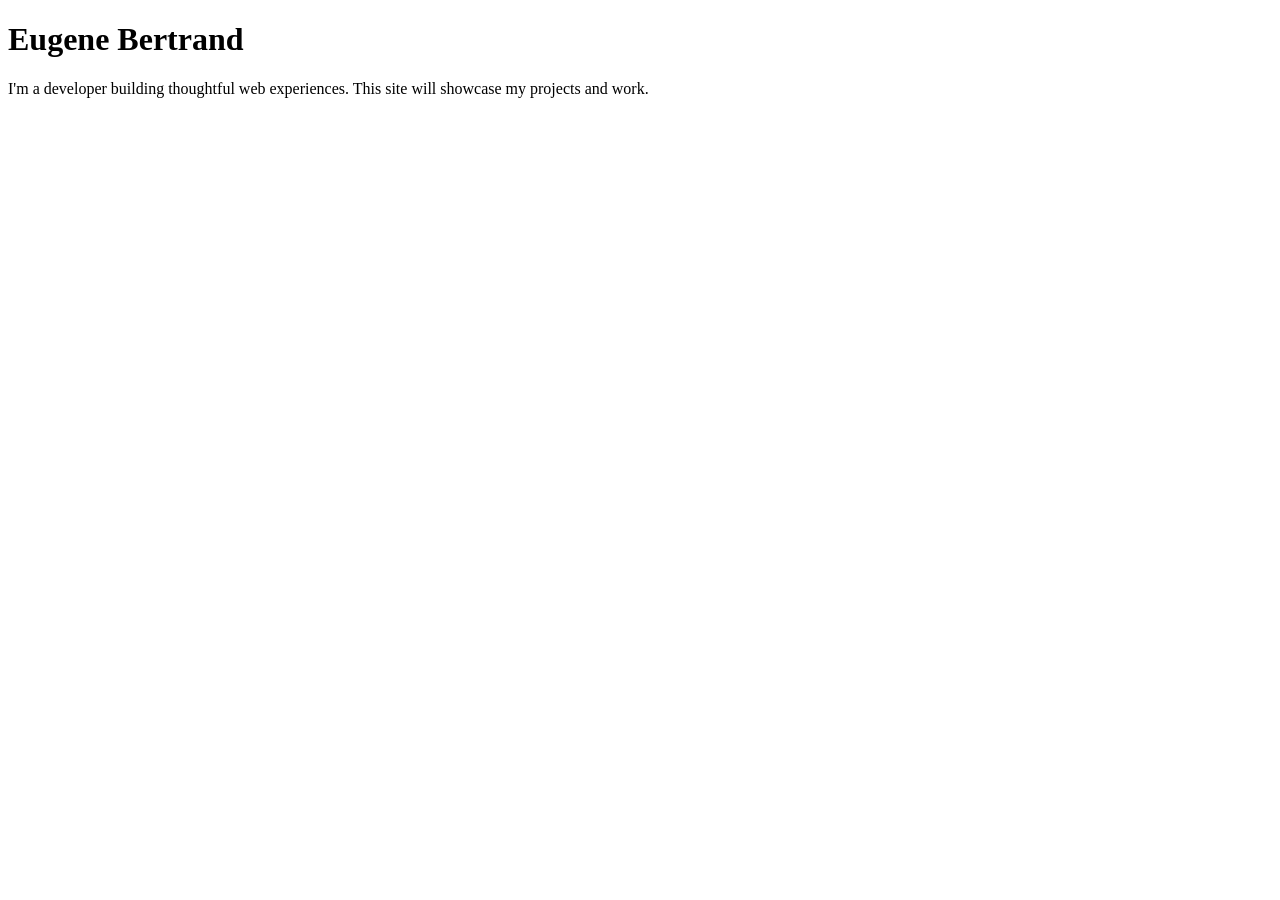
==== index.html @ 089700c5 "Add personal portfolio landing page. Co-authored-by: Cursor <cursoragent@cursor.com>" ====
<!DOCTYPE html>
<html lang="en">
<head>
  <meta charset="UTF-8">
  <meta name="viewport" content="width=device-width, initial-scale=1.0">
  <title>Eugene Bertrand: Personal site and portfolio</title>
</head>
<body>
  <h1>Eugene Bertrand</h1>
  <p>I'm a developer building thoughtful web experiences. This site will showcase my projects and work.</p>
</body>
</html>
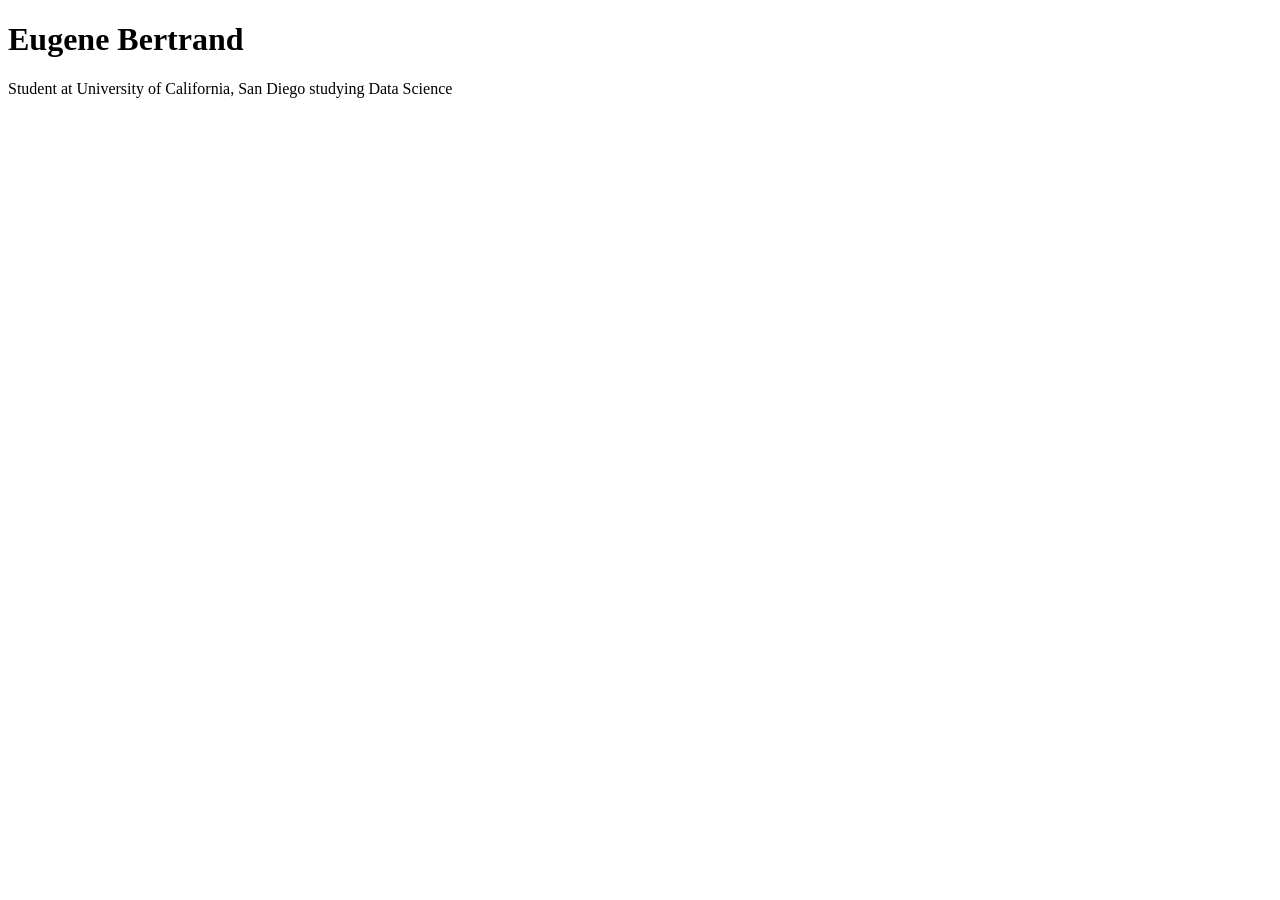
==== commit 0100813e: "Update index.html" ====
--- a/index.html
+++ b/index.html
@@ -7,6 +7,6 @@
 </head>
 <body>
   <h1>Eugene Bertrand</h1>
-  <p>I'm a developer building thoughtful web experiences. This site will showcase my projects and work.</p>
+  <p>Student at University of California, San Diego studying Data Science</p>
 </body>
 </html>
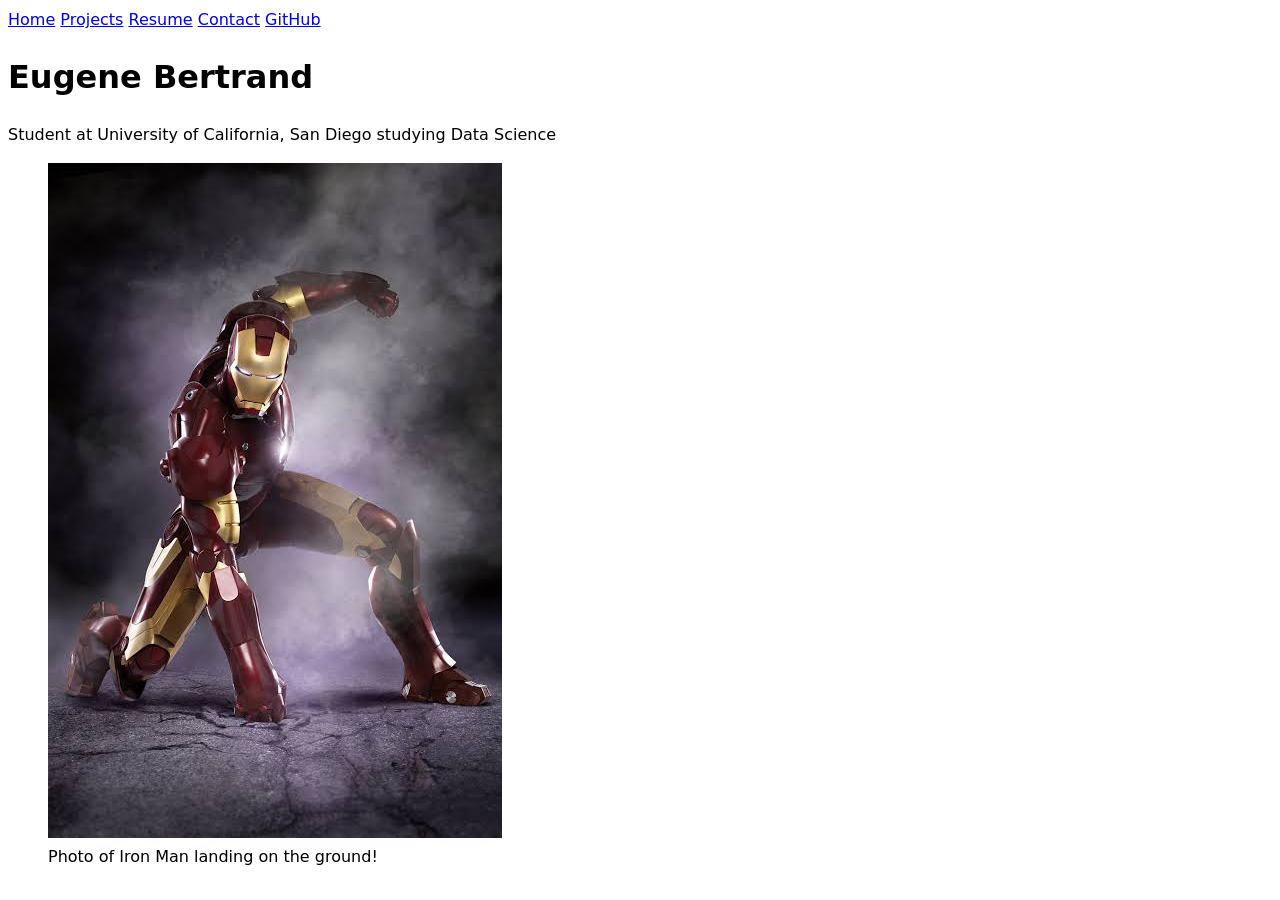
==== commit 94dd16f5: "Add multipage portfolio with resume, contact form, and styles. Co-authored-by: Cursor <cursoragent@c" ====
--- a/index.html
+++ b/index.html
@@ -4,9 +4,21 @@
   <meta charset="UTF-8">
   <meta name="viewport" content="width=device-width, initial-scale=1.0">
   <title>Eugene Bertrand: Personal site and portfolio</title>
+  <link rel="stylesheet" href="style.css">
 </head>
 <body>
+  <nav>
+    <a href="index.html">Home</a>
+    <a href="projects/index.html">Projects</a>
+    <a href="resume/index.html">Resume</a>
+    <a href="contact/index.html">Contact</a>
+    <a href="https://github.com/EugeneBertrand" target="_blank">GitHub</a>
+  </nav>
   <h1>Eugene Bertrand</h1>
   <p>Student at University of California, San Diego studying Data Science</p>
+  <figure>
+    <img src="images/photoportfolio.jpeg" alt="Photo of Iron Man landing on the ground!">
+    <figcaption>Photo of Iron Man landing on the ground!</figcaption>
+  </figure>
 </body>
 </html>
--- a/style.css
+++ b/style.css
@@ -0,0 +1,6 @@
+body {
+  /* Set line height to 1.5 times the font size
+	   and use the OS’s UI font as the website font
+	 */
+  font: 100%/1.5 system-ui;
+}
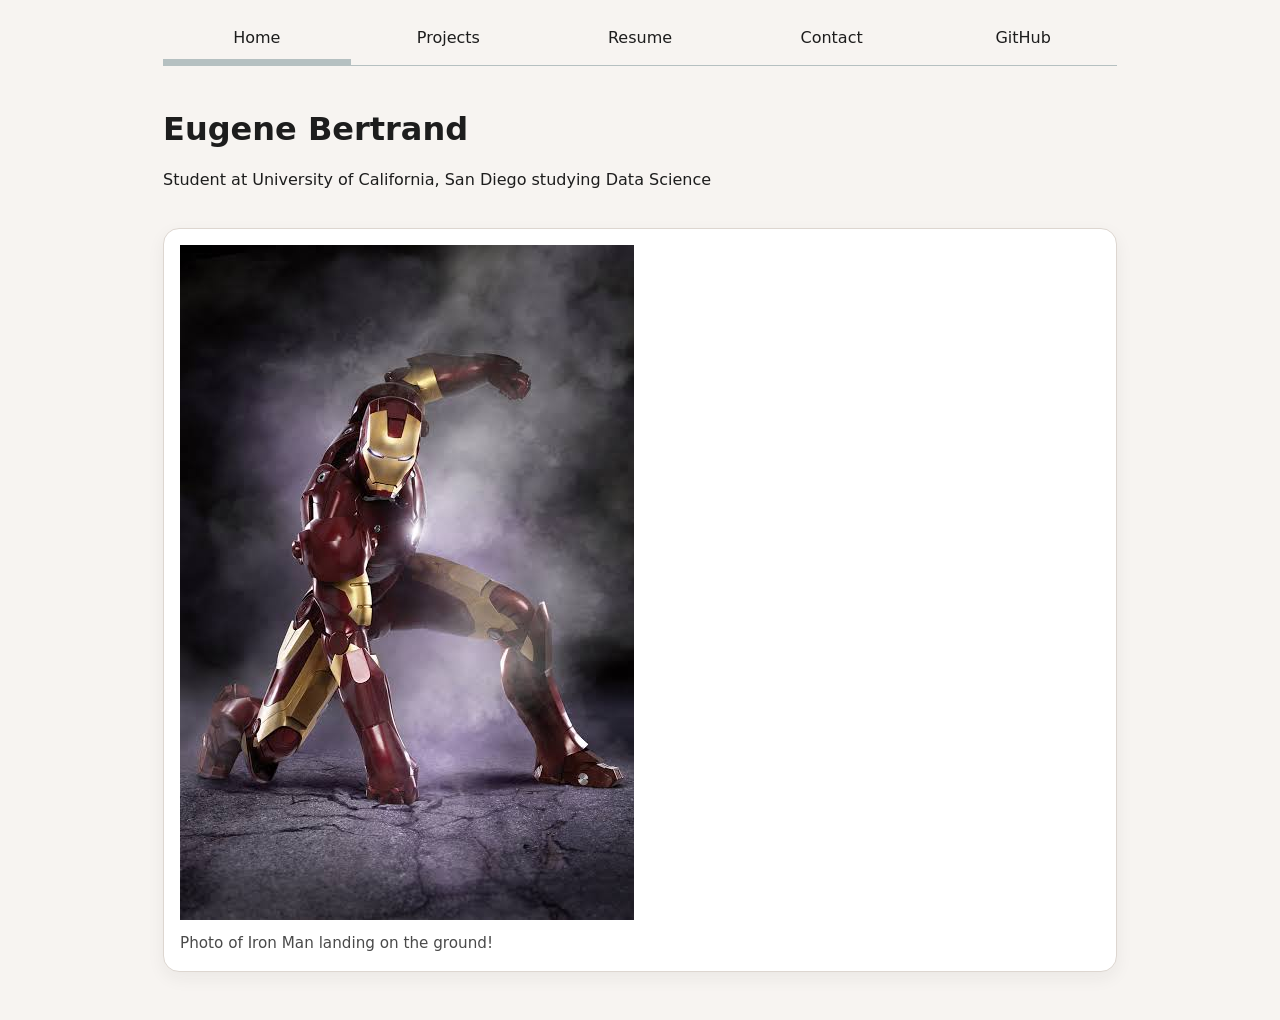
==== commit 662a9487: "Complete Lab 2 styling updates" ====
--- a/index.html
+++ b/index.html
@@ -8,17 +8,23 @@
 </head>
 <body>
   <nav>
-    <a href="index.html">Home</a>
+    <a class="current" href="index.html">Home</a>
     <a href="projects/index.html">Projects</a>
     <a href="resume/index.html">Resume</a>
     <a href="contact/index.html">Contact</a>
     <a href="https://github.com/EugeneBertrand" target="_blank">GitHub</a>
   </nav>
-  <h1>Eugene Bertrand</h1>
-  <p>Student at University of California, San Diego studying Data Science</p>
-  <figure>
-    <img src="images/photoportfolio.jpeg" alt="Photo of Iron Man landing on the ground!">
-    <figcaption>Photo of Iron Man landing on the ground!</figcaption>
-  </figure>
+
+  <main>
+    <header>
+      <h1>Eugene Bertrand</h1>
+      <p>Student at University of California, San Diego studying Data Science</p>
+    </header>
+
+    <figure>
+      <img src="images/photoportfolio.jpeg" alt="Photo of Iron Man landing on the ground!">
+      <figcaption>Photo of Iron Man landing on the ground!</figcaption>
+    </figure>
+  </main>
 </body>
 </html>
--- a/style.css
+++ b/style.css
@@ -1,6 +1,205 @@
+:root {
+  --color-accent: oklch(65% 50% 0);
+  --color-border: oklch(80% 3% 200);
+  --color-surface: #ffffff;
+  --color-background: #f7f4f1;
+  --color-text: #1d1d1d;
+}
+
+* {
+  box-sizing: border-box;
+}
+
+html {
+  accent-color: var(--color-accent);
+}
+
 body {
-  /* Set line height to 1.5 times the font size
-	   and use the OS’s UI font as the website font
-	 */
-  font: 100%/1.5 system-ui;
-}
+  margin: 0 auto;
+  max-width: 100ch;
+  padding: 1rem clamp(1rem, 3vw, 2rem) 3rem;
+  background: var(--color-background);
+  color: var(--color-text);
+  font: 100%/1.5 system-ui, sans-serif;
+}
+
+img {
+  display: block;
+  max-width: 100%;
+}
+
+a {
+  color: inherit;
+  text-decoration: none;
+}
+
+nav {
+  display: flex;
+  flex-wrap: wrap;
+  gap: 0.25rem;
+  margin-bottom: 1.5rem;
+  border-bottom: 1px solid var(--color-border);
+}
+
+nav a {
+  flex: 1 1 8rem;
+  padding: 0.6em 0.75em;
+  text-align: center;
+  border-bottom: 0.4em solid transparent;
+  transition: border-color 0.2s ease, background-color 0.2s ease;
+}
+
+nav a:hover,
+nav a:focus-visible {
+  border-bottom-color: var(--color-accent);
+}
+
+nav a.current {
+  border-bottom-color: var(--color-border);
+  padding-bottom: calc(0.6em - 0.4em);
+}
+
+h1,
+h2,
+h3,
+h4,
+h5,
+h6 {
+  line-height: 1.1;
+  text-wrap: balance;
+}
+
+main {
+  display: grid;
+  gap: 1.25rem;
+}
+
+figure {
+  margin: 0;
+  padding: 1rem;
+  background: var(--color-surface);
+  border: 1px solid #ddd6d0;
+  border-radius: 1rem;
+  box-shadow: 0 6px 18px rgba(29, 29, 29, 0.06);
+}
+
+figcaption {
+  margin-top: 0.75rem;
+  color: #4a4a4a;
+  font-size: 0.95rem;
+}
+
+form {
+  display: grid;
+  gap: 1rem;
+  max-width: 40rem;
+}
+
+label {
+  display: grid;
+  gap: 0.35rem;
+  font-weight: 600;
+}
+
+input,
+textarea,
+button {
+  width: 100%;
+  box-sizing: border-box;
+  font: inherit;
+}
+
+input,
+textarea {
+  padding: 0.75rem 0.8rem;
+  border: 1px solid #d2d2d2;
+  border-radius: 0.5rem;
+  background: var(--color-surface);
+}
+
+textarea {
+  min-height: 10rem;
+  resize: vertical;
+}
+
+button {
+  border: 0;
+  border-radius: 0.5rem;
+  background: var(--color-accent);
+  color: #fff;
+  padding: 0.8rem 1rem;
+  cursor: pointer;
+}
+
+.projects {
+  display: grid;
+  grid-template-columns: repeat(auto-fill, minmax(15em, 1fr));
+  gap: 1rem;
+  margin-top: 1rem;
+}
+
+.projects article {
+  display: grid;
+  gap: 0.75rem;
+  padding: 1rem;
+  background: var(--color-surface);
+  border: 1px solid #e0ddd9;
+  border-radius: 0.85rem;
+  box-shadow: 0 2px 12px rgba(29, 29, 29, 0.04);
+}
+
+.projects article img {
+  width: 100%;
+  aspect-ratio: 16 / 9;
+  object-fit: cover;
+  border-radius: 0.5rem;
+}
+
+.projects article h2 {
+  margin: 0;
+  font-size: 1.2rem;
+}
+
+.projects article p {
+  margin: 0;
+  color: #4d515a;
+}
+
+section {
+  margin-block: 2rem;
+}
+
+section h2 {
+  margin-bottom: 0.75rem;
+  padding-bottom: 0.25rem;
+  border-bottom: 2px solid var(--color-border);
+}
+
+.resume article {
+  margin-bottom: 1.25rem;
+}
+
+.resume header p,
+.resume article p,
+.resume li {
+  color: #3f434d;
+}
+
+.resume ul {
+  padding-left: 1.25rem;
+}
+
+.resume h3 {
+  margin-bottom: 0.25rem;
+}
+
+@media (max-width: 640px) {
+  nav {
+    flex-direction: column;
+  }
+
+  nav a {
+    flex-basis: auto;
+  }
+}
+
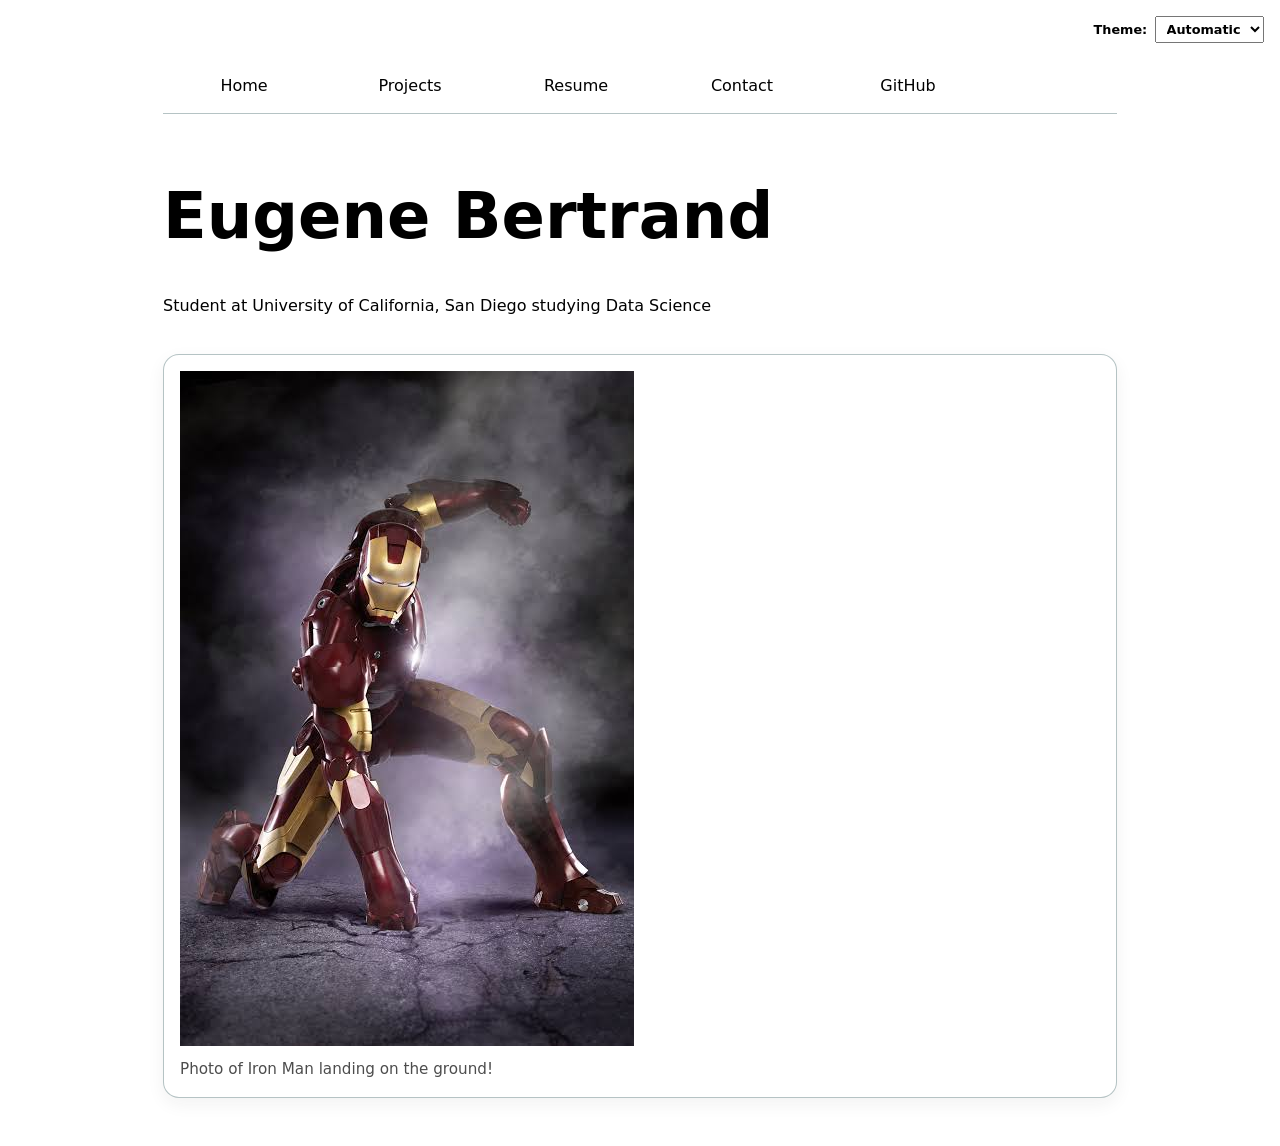
==== commit c030823a: "Implement Lab 3 JavaScript features" ====
--- a/index.html
+++ b/index.html
@@ -5,16 +5,9 @@
   <meta name="viewport" content="width=device-width, initial-scale=1.0">
   <title>Eugene Bertrand: Personal site and portfolio</title>
   <link rel="stylesheet" href="style.css">
+  <script type="module" src="global.js"></script>
 </head>
 <body>
-  <nav>
-    <a class="current" href="index.html">Home</a>
-    <a href="projects/index.html">Projects</a>
-    <a href="resume/index.html">Resume</a>
-    <a href="contact/index.html">Contact</a>
-    <a href="https://github.com/EugeneBertrand" target="_blank">GitHub</a>
-  </nav>
-
   <main>
     <header>
       <h1>Eugene Bertrand</h1>
--- a/style.css
+++ b/style.css
@@ -1,9 +1,6 @@
 :root {
-  --color-accent: oklch(65% 50% 0);
-  --color-border: oklch(80% 3% 200);
-  --color-surface: #ffffff;
-  --color-background: #f7f4f1;
-  --color-text: #1d1d1d;
+  --color-accent: #e57a1f;
+  --color-border: oklch(50% 10% 200 / 40%);
 }
 
 * {
@@ -11,15 +8,16 @@
 }
 
 html {
+  color-scheme: light dark;
   accent-color: var(--color-accent);
 }
 
 body {
   margin: 0 auto;
   max-width: 100ch;
-  padding: 1rem clamp(1rem, 3vw, 2rem) 3rem;
-  background: var(--color-background);
-  color: var(--color-text);
+  padding: 4rem clamp(1rem, 3vw, 2rem) 3rem;
+  background: Canvas;
+  color: CanvasText;
   font: 100%/1.5 system-ui, sans-serif;
 }
 
@@ -34,11 +32,13 @@
 }
 
 nav {
+  --border-color: var(--color-border);
   display: flex;
   flex-wrap: wrap;
   gap: 0.25rem;
   margin-bottom: 1.5rem;
-  border-bottom: 1px solid var(--color-border);
+  padding-right: 8rem;
+  border-bottom: 1px solid var(--border-color);
 }
 
 nav a {
@@ -55,7 +55,7 @@
 }
 
 nav a.current {
-  border-bottom-color: var(--color-border);
+  border-bottom-color: var(--border-color);
   padding-bottom: calc(0.6em - 0.4em);
 }
 
@@ -69,6 +69,10 @@
   text-wrap: balance;
 }
 
+h1 {
+  font-size: 400%;
+}
+
 main {
   display: grid;
   gap: 1.25rem;
@@ -77,33 +81,38 @@
 figure {
   margin: 0;
   padding: 1rem;
-  background: var(--color-surface);
-  border: 1px solid #ddd6d0;
+  background: Canvas;
+  border: 1px solid var(--color-border);
   border-radius: 1rem;
   box-shadow: 0 6px 18px rgba(29, 29, 29, 0.06);
 }
 
 figcaption {
   margin-top: 0.75rem;
-  color: #4a4a4a;
+  color: color-mix(in srgb, CanvasText 70%, Canvas);
   font-size: 0.95rem;
 }
 
 form {
   display: grid;
+  grid-template-columns: auto 1fr;
   gap: 1rem;
   max-width: 40rem;
 }
 
 label {
   display: grid;
-  gap: 0.35rem;
+  grid-column: 1 / -1;
+  grid-template-columns: subgrid;
+  align-items: center;
+  gap: 1rem;
   font-weight: 600;
 }
 
 input,
 textarea,
-button {
+button,
+select {
   width: 100%;
   box-sizing: border-box;
   font: inherit;
@@ -114,7 +123,7 @@
   padding: 0.75rem 0.8rem;
   border: 1px solid #d2d2d2;
   border-radius: 0.5rem;
-  background: var(--color-surface);
+  background: Canvas;
 }
 
 textarea {
@@ -123,6 +132,7 @@
 }
 
 button {
+  grid-column: 1 / -1;
   border: 0;
   border-radius: 0.5rem;
   background: var(--color-accent);
@@ -131,6 +141,21 @@
   cursor: pointer;
 }
 
+.color-scheme {
+  position: absolute;
+  top: 1rem;
+  right: 1rem;
+  display: flex;
+  align-items: center;
+  gap: 0.5rem;
+  font-size: 80%;
+}
+
+.color-scheme select {
+  width: auto;
+  padding: 0.25rem 0.4rem;
+}
+
 .projects {
   display: grid;
   grid-template-columns: repeat(auto-fill, minmax(15em, 1fr));
@@ -140,10 +165,13 @@
 
 .projects article {
   display: grid;
-  gap: 0.75rem;
+  grid-template-rows: subgrid;
+  grid-row: span 3;
+  gap: 1rem;
+  margin: 0;
   padding: 1rem;
-  background: var(--color-surface);
-  border: 1px solid #e0ddd9;
+  background: Canvas;
+  border: 1px solid var(--color-border);
   border-radius: 0.85rem;
   box-shadow: 0 2px 12px rgba(29, 29, 29, 0.04);
 }
@@ -157,12 +185,14 @@
 
 .projects article h2 {
   margin: 0;
+  padding: 0;
+  border: 0;
   font-size: 1.2rem;
 }
 
 .projects article p {
   margin: 0;
-  color: #4d515a;
+  color: color-mix(in srgb, CanvasText 70%, Canvas);
 }
 
 section {
@@ -182,7 +212,7 @@
 .resume header p,
 .resume article p,
 .resume li {
-  color: #3f434d;
+  color: color-mix(in srgb, CanvasText 75%, Canvas);
 }
 
 .resume ul {
@@ -201,5 +231,14 @@
   nav a {
     flex-basis: auto;
   }
-}
-
+
+  nav {
+    padding-right: 0;
+  }
+
+  .color-scheme {
+    position: static;
+    justify-content: flex-end;
+    margin-bottom: 0.75rem;
+  }
+}
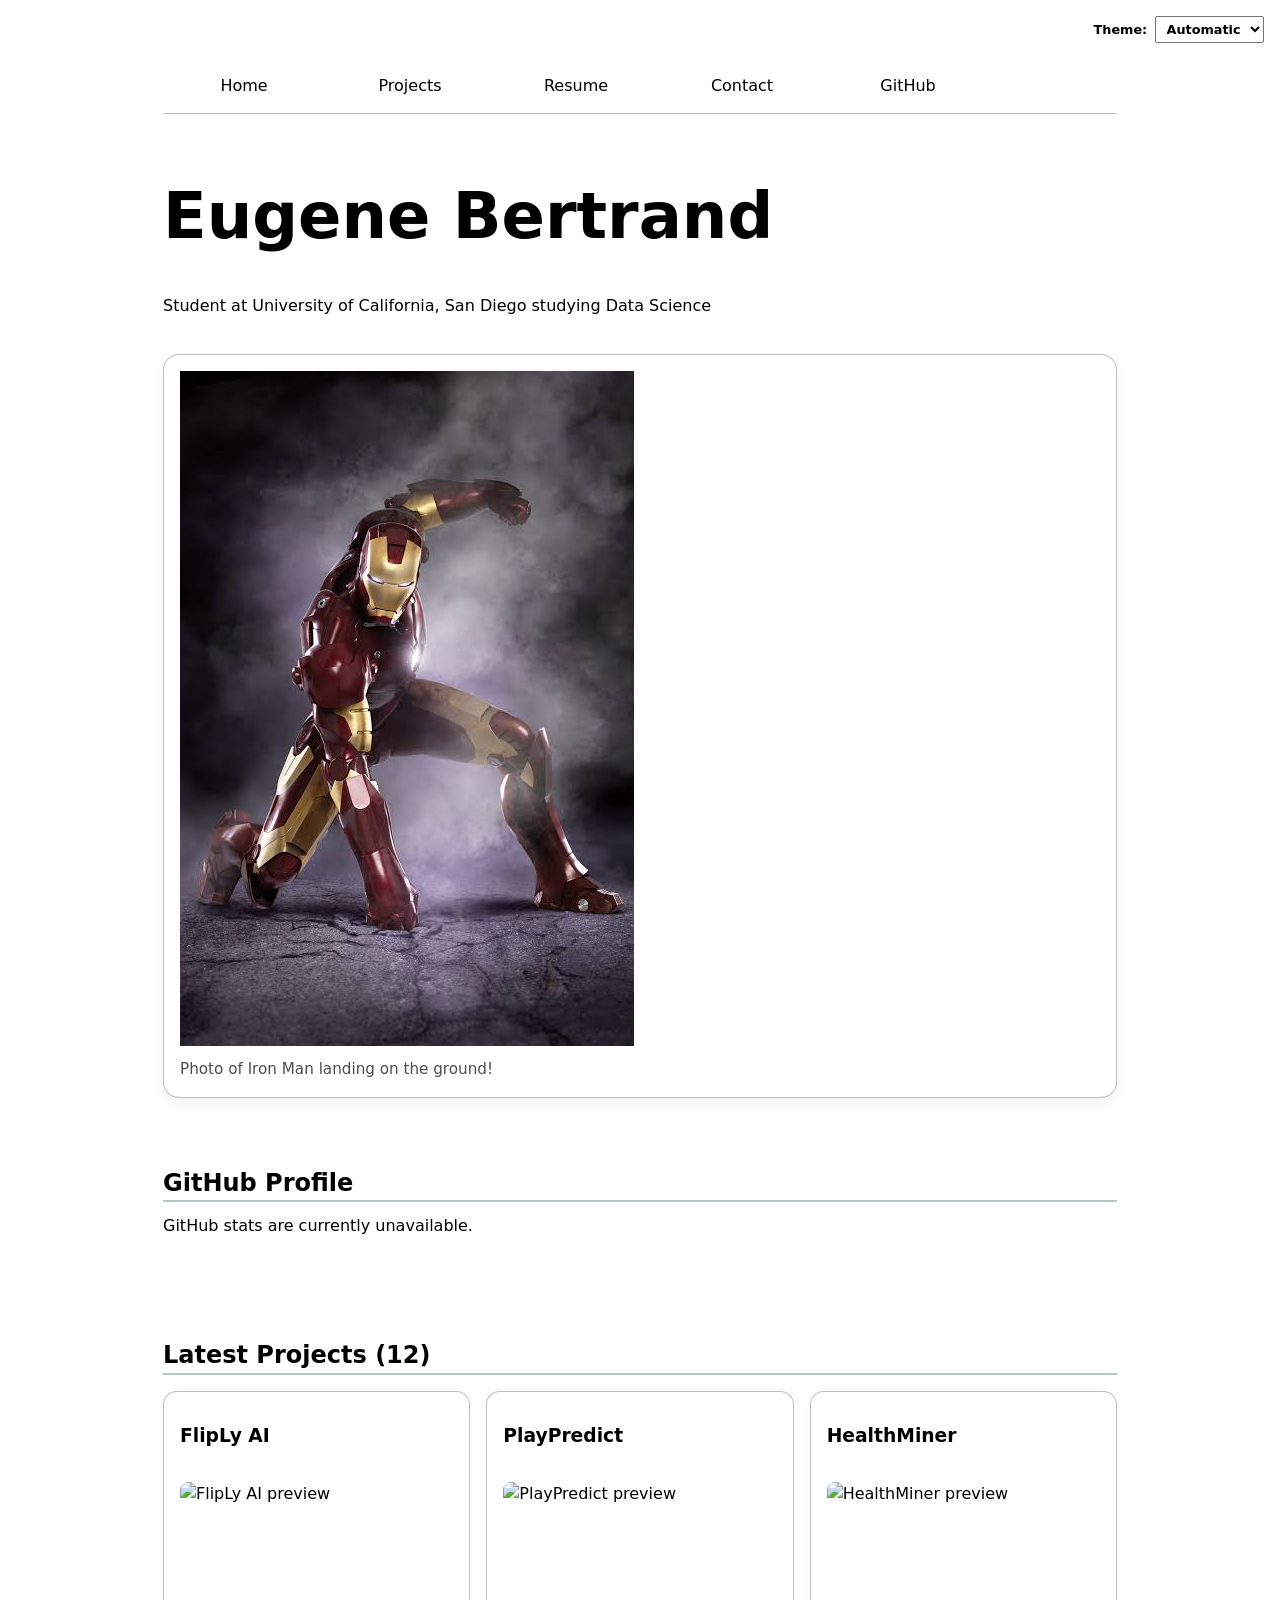
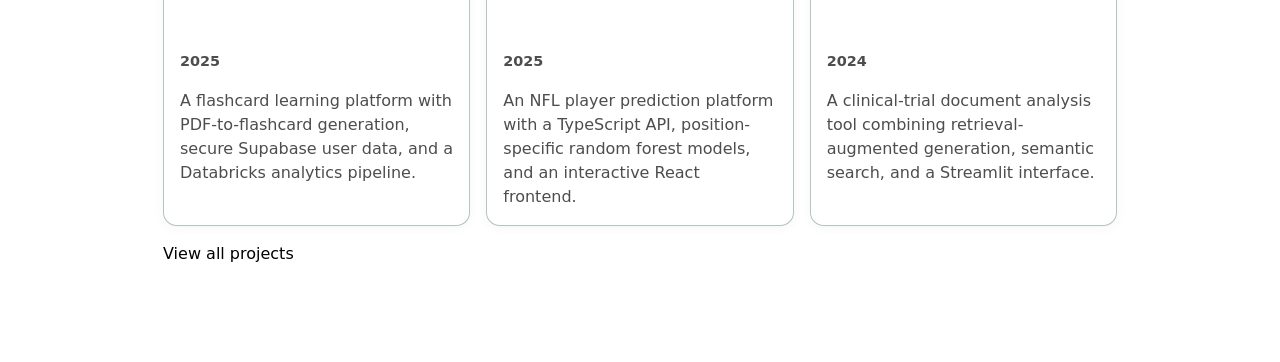
==== commit be3a9f13: "Add Lab 4 portfolio features" ====
--- a/index.html
+++ b/index.html
@@ -18,6 +18,18 @@
       <img src="images/photoportfolio.jpeg" alt="Photo of Iron Man landing on the ground!">
       <figcaption>Photo of Iron Man landing on the ground!</figcaption>
     </figure>
+
+    <section>
+      <h2>GitHub Profile</h2>
+      <div id="profile-stats" aria-live="polite">Loading GitHub stats...</div>
+    </section>
+
+    <section>
+      <h2 class="projects-title">Latest Projects</h2>
+      <div class="projects" id="latest-projects" aria-live="polite"></div>
+      <p><a href="projects/">View all projects</a></p>
+    </section>
   </main>
+  <script type="module" src="index.js"></script>
 </body>
 </html>
--- a/style.css
+++ b/style.css
@@ -166,7 +166,7 @@
 .projects article {
   display: grid;
   grid-template-rows: subgrid;
-  grid-row: span 3;
+  grid-row: span 4;
   gap: 1rem;
   margin: 0;
   padding: 1rem;
@@ -195,6 +195,31 @@
   color: color-mix(in srgb, CanvasText 70%, Canvas);
 }
 
+.projects article .project-year {
+  font-size: 0.9rem;
+  font-weight: 600;
+}
+
+#profile-stats dl {
+  display: flex;
+  flex-wrap: wrap;
+  gap: 0.5rem 1.5rem;
+  margin: 0;
+}
+
+#profile-stats dl div {
+  display: flex;
+  gap: 0.35rem;
+}
+
+#profile-stats dt {
+  font-weight: 600;
+}
+
+#profile-stats dd {
+  margin: 0;
+}
+
 section {
   margin-block: 2rem;
 }
